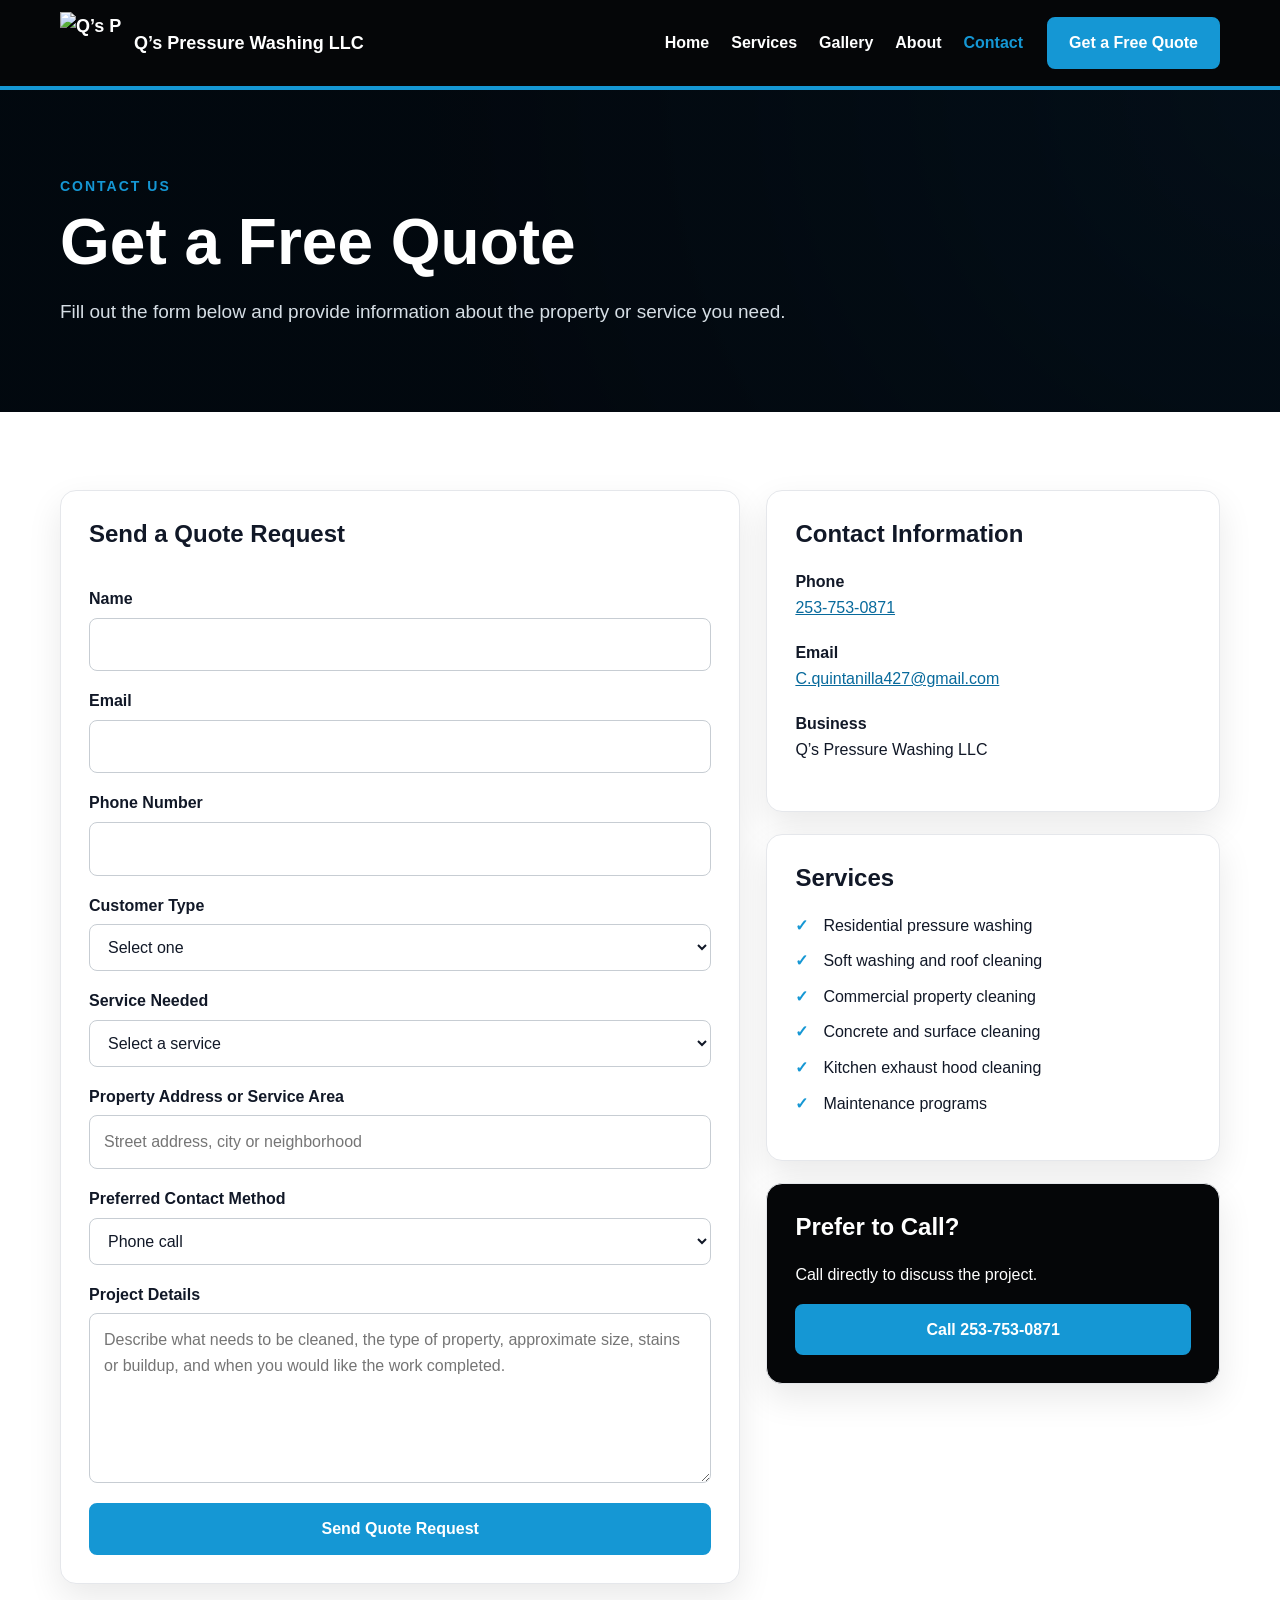
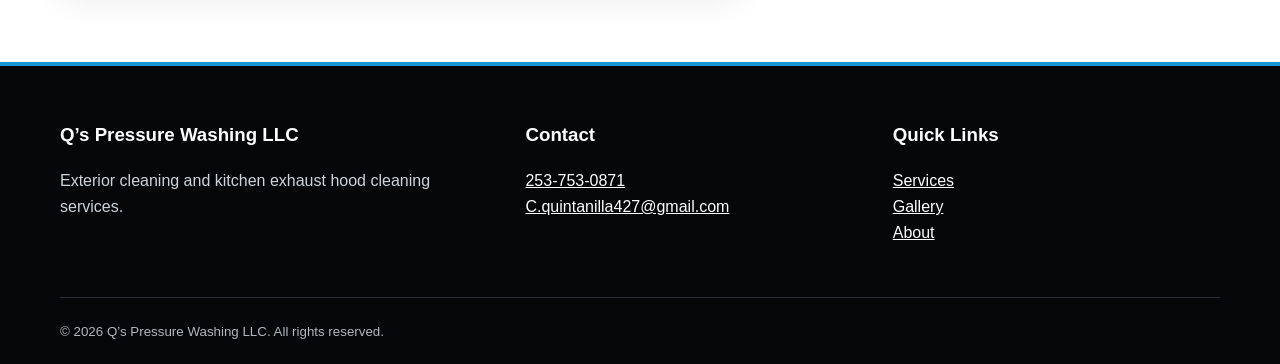
==== contact.html @ 6ab51f54 "//website" ====
<!DOCTYPE html>
<html lang="en">
<head>
  <meta charset="UTF-8" />
  <meta name="viewport" content="width=device-width, initial-scale=1.0" />

  <title>Contact | Q’s Pressure Washing LLC</title>

  <meta
    name="description"
    content="Contact Q’s Pressure Washing LLC for a free pressure washing, soft washing, commercial cleaning or kitchen hood cleaning estimate."
  />

  <link rel="stylesheet" href="styles.css" />
</head>

<body>
  <header class="site-header">
    <div class="container nav-container">
      <a class="brand" href="index.html">
        <img src="images/logo.png" alt="Q’s Pressure Washing LLC logo" />
        <span>Q’s Pressure Washing LLC</span>
      </a>

      <button class="menu-button" type="button" aria-label="Open navigation">
        ☰
      </button>

      <nav class="main-nav">
        <a href="index.html">Home</a>
        <a href="services.html">Services</a>
        <a href="gallery.html">Gallery</a>
        <a href="about.html">About</a>
        <a class="active" href="contact.html">Contact</a>
      </nav>

      <a class="btn primary header-quote" href="contact.html">
        Get a Free Quote
      </a>
    </div>
  </header>

  <main>
    <section class="page-hero">
      <div class="container">
        <p class="eyebrow">Contact Us</p>
        <h1>Get a Free Quote</h1>
        <p>
          Fill out the form below and provide information about the property or
          service you need.
        </p>
      </div>
    </section>

    <section class="section">
      <div class="container contact-grid">
        <div class="card form-card">
          <h2>Send a Quote Request</h2>

          <form action="https://formspree.io/f/xblnazye" method="POST">
            <input
              type="hidden"
              name="_subject"
              value="New quote request from Qpressurewash.com"
            />

            <label for="name">Name</label>
            <input
              id="name"
              type="text"
              name="name"
              autocomplete="name"
              required
            />

            <label for="email">Email</label>
            <input
              id="email"
              type="email"
              name="email"
              autocomplete="email"
              required
            />

            <label for="phone">Phone Number</label>
            <input
              id="phone"
              type="tel"
              name="phone"
              autocomplete="tel"
              required
            />

            <label for="customer-type">Customer Type</label>
            <select id="customer-type" name="customer_type" required>
              <option value="">Select one</option>
              <option value="Residential">Residential</option>
              <option value="Commercial">Commercial</option>
              <option value="Restaurant or commercial kitchen">
                Restaurant or commercial kitchen
              </option>
              <option value="Property management or HOA">
                Property management or HOA
              </option>
              <option value="Other">Other</option>
            </select>

            <label for="service">Service Needed</label>
            <select id="service" name="service" required>
              <option value="">Select a service</option>
              <option value="Residential pressure washing">
                Residential pressure washing
              </option>
              <option value="Soft washing">Soft washing</option>
              <option value="Roof cleaning">Roof cleaning</option>
              <option value="Commercial pressure washing">
                Commercial pressure washing
              </option>
              <option value="Kitchen exhaust hood cleaning">
                Kitchen exhaust hood cleaning
              </option>
              <option value="Restaurant cleaning">
                Restaurant cleaning
              </option>
              <option value="Concrete cleaning">Concrete cleaning</option>
              <option value="Deck or fence cleaning">
                Deck or fence cleaning
              </option>
              <option value="Gutter cleaning">Gutter cleaning</option>
              <option value="Maintenance program">
                Maintenance program
              </option>
              <option value="Other">Other</option>
            </select>

            <label for="address">Property Address or Service Area</label>
            <input
              id="address"
              type="text"
              name="address"
              placeholder="Street address, city or neighborhood"
            />

            <label for="preferred-contact">Preferred Contact Method</label>
            <select id="preferred-contact" name="preferred_contact">
              <option value="Phone call">Phone call</option>
              <option value="Text message">Text message</option>
              <option value="Email">Email</option>
            </select>

            <label for="message">Project Details</label>
            <textarea
              id="message"
              name="message"
              required
              placeholder="Describe what needs to be cleaned, the type of property, approximate size, stains or buildup, and when you would like the work completed."
            ></textarea>

            <button class="btn primary full-width" type="submit">
              Send Quote Request
            </button>
          </form>
        </div>

        <aside class="contact-sidebar">
          <div class="card">
            <h2>Contact Information</h2>

            <div class="contact-item">
              <strong>Phone</strong>
              <a href="tel:2537530871">253-753-0871</a>
            </div>

            <div class="contact-item">
              <strong>Email</strong>
              <a href="mailto:C.quintanilla427@gmail.com">
                C.quintanilla427@gmail.com
              </a>
            </div>

            <div class="contact-item">
              <strong>Business</strong>
              <span>Q’s Pressure Washing LLC</span>
            </div>
          </div>

          <div class="card">
            <h2>Services</h2>

            <ul class="check-list">
              <li>Residential pressure washing</li>
              <li>Soft washing and roof cleaning</li>
              <li>Commercial property cleaning</li>
              <li>Concrete and surface cleaning</li>
              <li>Kitchen exhaust hood cleaning</li>
              <li>Maintenance programs</li>
            </ul>
          </div>

          <div class="card contact-call-card">
            <h2>Prefer to Call?</h2>
            <p>Call directly to discuss the project.</p>

            <a class="btn primary full-width" href="tel:2537530871">
              Call 253-753-0871
            </a>
          </div>
        </aside>
      </div>
    </section>
  </main>

  <footer class="site-footer">
    <div class="container footer-grid">
      <div>
        <h3>Q’s Pressure Washing LLC</h3>
        <p>Exterior cleaning and kitchen exhaust hood cleaning services.</p>
      </div>

      <div>
        <h3>Contact</h3>
        <p>
          <a href="tel:2537530871">253-753-0871</a><br />
          <a href="mailto:C.quintanilla427@gmail.com">
            C.quintanilla427@gmail.com
          </a>
        </p>
      </div>

      <div>
        <h3>Quick Links</h3>
        <p>
          <a href="services.html">Services</a><br />
          <a href="gallery.html">Gallery</a><br />
          <a href="about.html">About</a>
        </p>
      </div>
    </div>

    <div class="container footer-bottom">
      <small>
        © <span id="year"></span> Q’s Pressure Washing LLC. All rights reserved.
      </small>
    </div>
  </footer>

  <a class="mobile-call-button" href="tel:2537530871">Call Now</a>

  <script src="script.js"></script>
</body>
</html>
---- styles.css ----
:root {
  --blue: #1597d4;
  --blue-dark: #086a9c;
  --blue-light: #e8f6fc;
  --black: #050608;
  --dark: #111827;
  --gray-dark: #374151;
  --gray: #6b7280;
  --gray-light: #e5e7eb;
  --background: #f5f7f9;
  --white: #ffffff;
  --shadow: 0 14px 35px rgba(0, 0, 0, 0.09);
}

* {
  box-sizing: border-box;
}

html {
  scroll-behavior: smooth;
}

body {
  margin: 0;
  background: var(--white);
  color: var(--dark);
  font-family: Arial, Helvetica, sans-serif;
  line-height: 1.6;
}

img {
  max-width: 100%;
  display: block;
}

a {
  color: inherit;
}

button,
input,
select,
textarea {
  font: inherit;
}

.container {
  width: min(1160px, 92%);
  margin: 0 auto;
}

.site-header {
  position: sticky;
  top: 0;
  z-index: 1000;
  background: var(--black);
  border-bottom: 4px solid var(--blue);
}

.nav-container {
  min-height: 86px;
  display: flex;
  align-items: center;
  gap: 24px;
}

.brand {
  display: flex;
  align-items: center;
  gap: 12px;
  color: var(--white);
  font-size: 18px;
  font-weight: 800;
  text-decoration: none;
  white-space: nowrap;
}

.brand img {
  width: 62px;
  height: 62px;
  object-fit: contain;
}

.main-nav {
  display: flex;
  align-items: center;
  gap: 22px;
  margin-left: auto;
}

.main-nav a {
  color: var(--white);
  font-weight: 700;
  text-decoration: none;
  transition: color 0.2s ease;
}

.main-nav a:hover,
.main-nav a.active {
  color: var(--blue);
}

.menu-button {
  display: none;
  margin-left: auto;
  padding: 8px 12px;
  border: 1px solid var(--gray-dark);
  border-radius: 8px;
  background: transparent;
  color: var(--white);
  font-size: 26px;
  cursor: pointer;
}

.btn {
  display: inline-flex;
  align-items: center;
  justify-content: center;
  min-height: 48px;
  padding: 11px 20px;
  border: 2px solid var(--blue);
  border-radius: 8px;
  background: transparent;
  color: var(--blue);
  font-weight: 800;
  text-align: center;
  text-decoration: none;
  cursor: pointer;
  transition:
    background 0.2s ease,
    border-color 0.2s ease,
    color 0.2s ease,
    transform 0.2s ease;
}

.btn:hover {
  transform: translateY(-1px);
}

.btn.primary {
  background: var(--blue);
  color: var(--white);
}

.btn.primary:hover {
  background: var(--blue-dark);
  border-color: var(--blue-dark);
}

.btn.secondary {
  border-color: var(--white);
  color: var(--white);
}

.btn.secondary:hover {
  background: var(--white);
  color: var(--black);
}

.full-width {
  width: 100%;
}

.header-quote {
  white-space: nowrap;
}

.hero {
  min-height: 680px;
  display: flex;
  align-items: center;
  background:
    linear-gradient(rgba(2, 8, 15, 0.87), rgba(2, 8, 15, 0.87)),
    radial-gradient(circle at top right, #124b68, #050608 60%);
  color: var(--white);
}

.hero-grid {
  display: grid;
  grid-template-columns: 1.25fr 0.75fr;
  align-items: center;
  gap: 60px;
  padding: 90px 0;
}

.hero-content h1 {
  max-width: 820px;
  margin: 0 0 24px;
  font-size: clamp(42px, 6vw, 72px);
  line-height: 1.05;
}

.hero-text {
  max-width: 760px;
  margin-bottom: 30px;
  color: #d6dee5;
  font-size: 20px;
}

.eyebrow {
  margin: 0 0 10px;
  color: var(--blue);
  font-size: 14px;
  font-weight: 900;
  letter-spacing: 2px;
  text-transform: uppercase;
}

.button-row {
  display: flex;
  flex-wrap: wrap;
  gap: 14px;
}

.trust-row {
  display: flex;
  flex-wrap: wrap;
  gap: 10px 24px;
  margin-top: 32px;
  color: #d6dee5;
  font-weight: 700;
}

.trust-row span::before {
  content: "✓";
  margin-right: 8px;
  color: var(--blue);
}

.hero-logo-card {
  padding: 30px;
  border: 2px solid rgba(21, 151, 212, 0.5);
  border-radius: 24px;
  background: rgba(0, 0, 0, 0.55);
  box-shadow: var(--shadow);
}

.hero-logo-card img {
  width: 100%;
  max-height: 500px;
  object-fit: contain;
}

.page-hero {
  padding: 85px 0;
  background:
    linear-gradient(rgba(2, 8, 15, 0.9), rgba(2, 8, 15, 0.9)),
    radial-gradient(circle at top right, #124b68, #050608 65%);
  color: var(--white);
}

.page-hero h1 {
  max-width: 900px;
  margin: 0 0 16px;
  font-size: clamp(40px, 6vw, 64px);
  line-height: 1.1;
}

.page-hero p:last-child {
  max-width: 800px;
  margin-bottom: 0;
  color: #d6dee5;
  font-size: 19px;
}

.section {
  padding: 78px 0;
}

.section-heading {
  max-width: 820px;
  margin-bottom: 40px;
}

.section-heading h2 {
  margin: 0 0 14px;
  font-size: clamp(32px, 4vw, 46px);
  line-height: 1.15;
}

.section-heading p:last-child {
  color: var(--gray);
  font-size: 18px;
}

.service-grid {
  display: grid;
  grid-template-columns: repeat(4, 1fr);
  gap: 22px;
}

.card {
  padding: 28px;
  border: 1px solid var(--gray-light);
  border-radius: 16px;
  background: var(--white);
  box-shadow: var(--shadow);
}

.card h2,
.card h3 {
  margin-top: 0;
  line-height: 1.25;
}

.service-card {
  position: relative;
  overflow: hidden;
}

.service-number {
  margin-bottom: 18px;
  color: var(--blue);
  font-size: 32px;
  font-weight: 900;
}

.service-card::after {
  content: "";
  position: absolute;
  right: -45px;
  bottom: -45px;
  width: 110px;
  height: 110px;
  border-radius: 50%;
  background: var(--blue-light);
}

.center {
  margin-top: 34px;
  text-align: center;
}

.dark-section {
  background: var(--black);
  color: var(--white);
}

.light-heading p:last-child {
  color: #d6dee5;
}

.benefit-grid {
  display: grid;
  grid-template-columns: repeat(4, 1fr);
  gap: 22px;
}

.benefit {
  padding: 26px 0;
  border-top: 3px solid var(--blue);
}

.benefit h3 {
  margin-top: 0;
}

.benefit p {
  color: #cfd8df;
}

.split-section {
  display: grid;
  grid-template-columns: 1.25fr 0.75fr;
  gap: 50px;
  align-items: start;
}

.check-list {
  padding: 0;
  list-style: none;
}

.check-list li {
  position: relative;
  margin-bottom: 10px;
  padding-left: 28px;
}

.check-list li::before {
  content: "✓";
  position: absolute;
  left: 0;
  color: var(--blue);
  font-weight: 900;
}

.quote-box {
  padding: 34px;
  border-radius: 18px;
  background: var(--black);
  color: var(--white);
  box-shadow: var(--shadow);
}

.quote-box h2 {
  margin-top: 0;
}

.quote-box .btn + .btn {
  margin-top: 12px;
}

.services-list {
  display: grid;
  gap: 24px;
}

.detail-card h2 {
  padding-bottom: 14px;
  border-bottom: 2px solid var(--blue);
}

.two-column-list {
  display: grid;
  grid-template-columns: repeat(2, 1fr);
  gap: 9px 30px;
  padding-left: 22px;
}

.light-section {
  background: var(--background);
}

.about-grid {
  display: grid;
  grid-template-columns: 1.2fr 0.8fr;
  gap: 55px;
  align-items: center;
}

.about-grid h2 {
  margin-top: 0;
  font-size: clamp(32px, 4vw, 46px);
  line-height: 1.15;
}

.about-logo {
  padding: 26px;
  border-radius: 20px;
  background: var(--black);
  box-shadow: var(--shadow);
}

.gallery-grid {
  display: grid;
  grid-template-columns: repeat(3, 1fr);
  gap: 24px;
}

.gallery-card {
  overflow: hidden;
  border: 1px solid var(--gray-light);
  border-radius: 16px;
  background: var(--white);
  box-shadow: var(--shadow);
}

.gallery-card h3 {
  margin: 0;
  padding: 20px;
}

.gallery-card img {
  width: 100%;
  height: 300px;
  object-fit: cover;
}

.gallery-placeholder {
  min-height: 290px;
  display: flex;
  align-items: center;
  justify-content: center;
  padding: 30px;
  background:
    linear-gradient(
      135deg,
      var(--blue-light),
      var(--background)
    );
  color: var(--gray);
  font-weight: 800;
  text-align: center;
}

.gallery-note {
  margin-top: 50px;
  padding: 30px;
  border-left: 5px solid var(--blue);
  background: var(--background);
}

pre {
  overflow-x: auto;
  padding: 18px;
  border-radius: 8px;
  background: var(--black);
  color: var(--white);
}

.contact-grid {
  display: grid;
  grid-template-columns: 1.2fr 0.8fr;
  gap: 26px;
  align-items: start;
}

.contact-sidebar {
  display: grid;
  gap: 22px;
}

.contact-item {
  display: flex;
  flex-direction: column;
  margin-bottom: 20px;
}

.contact-item a {
  color: var(--blue-dark);
  overflow-wrap: anywhere;
}

.contact-call-card {
  background: var(--black);
  color: var(--white);
}

form {
  display: grid;
}

label {
  margin: 17px 0 6px;
  font-weight: 800;
}

input,
select,
textarea {
  width: 100%;
  padding: 13px 14px;
  border: 1px solid #c7cdd3;
  border-radius: 8px;
  background: var(--white);
  color: var(--dark);
}

input:focus,
select:focus,
textarea:focus {
  outline: 3px solid rgba(21, 151, 212, 0.18);
  border-color: var(--blue);
}

textarea {
  min-height: 170px;
  margin-bottom: 20px;
  resize: vertical;
}

.cta-section {
  padding: 48px 0;
  background: var(--blue-dark);
  color: var(--white);
}

.cta-content {
  display: flex;
  align-items: center;
  justify-content: space-between;
  gap: 30px;
}

.cta-content h2 {
  margin: 0 0 6px;
}

.cta-content p {
  margin: 0;
  color: #d9edf7;
}

.cta-content .btn.primary {
  border-color: var(--white);
  background: var(--white);
  color: var(--blue-dark);
  white-space: nowrap;
}

.site-footer {
  padding: 54px 0 20px;
  background: var(--black);
  color: var(--white);
  border-top: 4px solid var(--blue);
}

.footer-grid {
  display: grid;
  grid-template-columns: 1.3fr 1fr 1fr;
  gap: 40px;
}

.site-footer h3 {
  margin-top: 0;
}

.site-footer p {
  color: #cbd5dc;
}

.site-footer a {
  color: var(--white);
}

.footer-bottom {
  margin-top: 36px;
  padding-top: 20px;
  border-top: 1px solid #2b3038;
  color: #aeb8c1;
}

.mobile-call-button {
  display: none;
}

@media (max-width: 1050px) {
  .header-quote {
    display: none;
  }

  .service-grid,
  .benefit-grid {
    grid-template-columns: repeat(2, 1fr);
  }

  .hero-grid,
  .split-section,
  .about-grid,
  .contact-grid {
    grid-template-columns: 1fr;
  }

  .hero-logo-card {
    max-width: 600px;
  }
}

@media (max-width: 780px) {
  body {
    padding-bottom: 64px;
  }

  .nav-container {
    flex-wrap: wrap;
  }

  .menu-button {
    display: block;
  }

  .main-nav {
    display: none;
    width: 100%;
    margin-left: 0;
    padding: 14px 0 20px;
    flex-direction: column;
    align-items: flex-start;
  }

  .main-nav.open {
    display: flex;
  }

  .hero {
    min-height: auto;
  }

  .hero-grid {
    padding: 70px 0;
  }

  .hero-content h1 {
    font-size: 44px;
  }

  .gallery-grid {
    grid-template-columns: repeat(2, 1fr);
  }

  .two-column-list {
    grid-template-columns: 1fr;
  }

  .cta-content {
    flex-direction: column;
    align-items: flex-start;
  }

  .footer-grid {
    grid-template-columns: 1fr;
  }

  .mobile-call-button {
    position: fixed;
    right: 14px;
    bottom: 12px;
    left: 14px;
    z-index: 1200;
    display: flex;
    align-items: center;
    justify-content: center;
    min-height: 50px;
    border-radius: 9px;
    background: var(--blue);
    color: var(--white);
    font-weight: 900;
    text-decoration: none;
    box-shadow: 0 8px 24px rgba(0, 0, 0, 0.25);
  }
}

@media (max-width: 560px) {
  .brand span {
    display: none;
  }

  .brand img {
    width: 58px;
    height: 58px;
  }

  .hero-content h1 {
    font-size: 37px;
  }

  .hero-text {
    font-size: 18px;
  }

  .button-row {
    flex-direction: column;
  }

  .button-row .btn {
    width: 100%;
  }

  .service-grid,
  .benefit-grid,
  .gallery-grid {
    grid-template-columns: 1fr;
  }

  .section {
    padding: 58px 0;
  }

  .card {
    padding: 22px;
  }
}
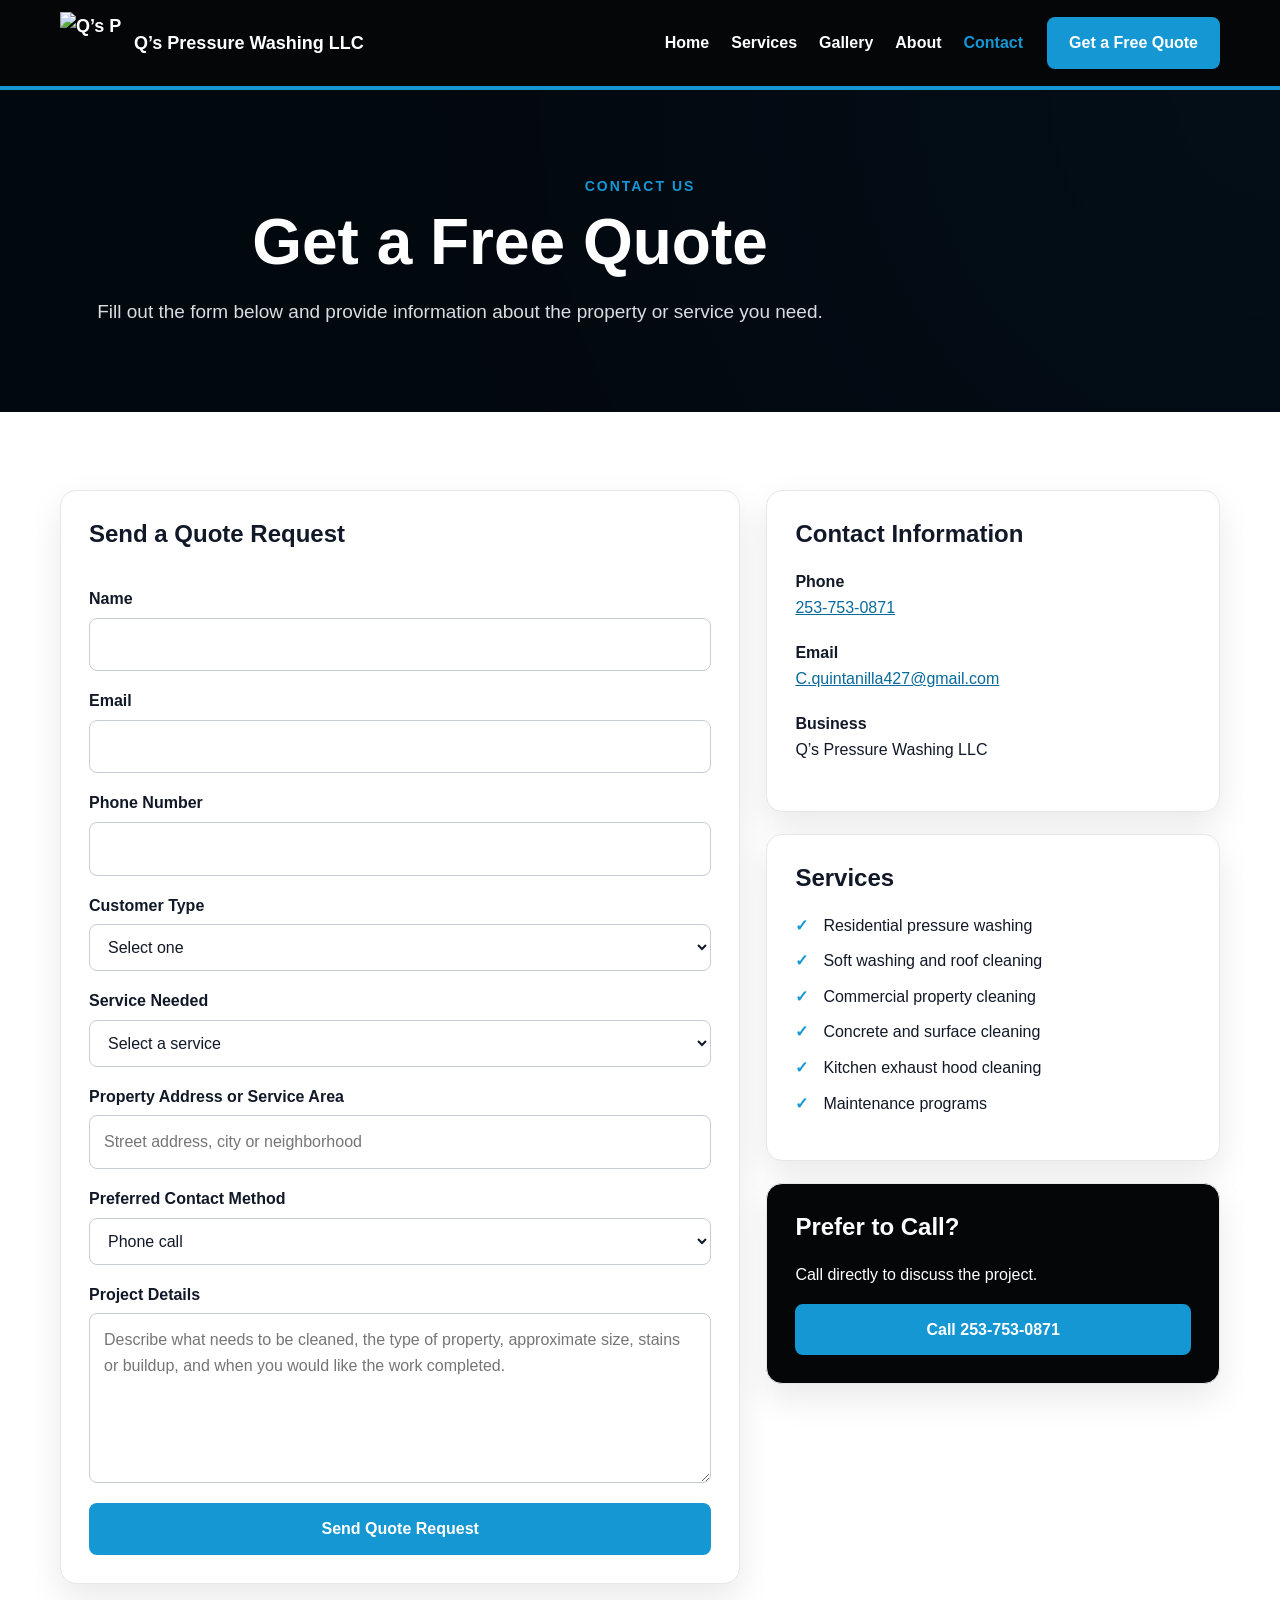
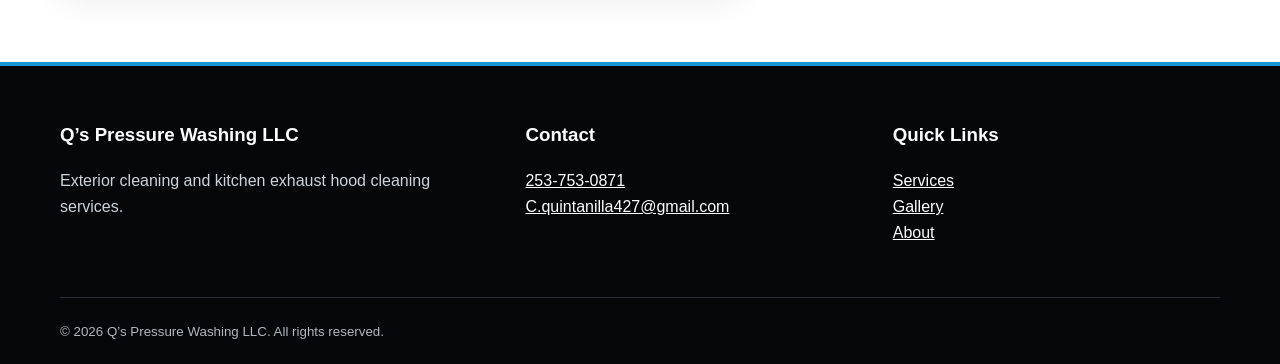
==== commit d268a2c0: "changing to cesar formspree" ====
--- a/contact.html
+++ b/contact.html
@@ -57,7 +57,7 @@
         <div class="card form-card">
           <h2>Send a Quote Request</h2>
 
-          <form action="https://formspree.io/f/xblnazye" method="POST">
+          <form action="https://formspree.io/f/xgawgqoa" method="POST">
             <input
               type="hidden"
               name="_subject"
--- a/styles.css
+++ b/styles.css
@@ -242,6 +242,7 @@
 }
 
 .page-hero {
+    text-align: center;
   padding: 85px 0;
   background:
     linear-gradient(rgba(2, 8, 15, 0.9), rgba(2, 8, 15, 0.9)),
@@ -444,8 +445,11 @@
 
 .gallery-grid {
   display: grid;
-  grid-template-columns: repeat(3, 1fr);
-  gap: 24px;
+  grid-template-columns: repeat(2, minmax(0, 1fr));
+  gap: 40px;
+}
+.gallery-card:first-child {
+    grid-column: 1 / -1;
 }
 
 .gallery-card {
@@ -461,14 +465,14 @@
   padding: 20px;
 }
 
-.gallery-card img {
+.gallery-card > img {
   width: 100%;
   height: 300px;
   object-fit: cover;
 }
 
 .gallery-placeholder {
-  min-height: 290px;
+  min-height: 500px;
   display: flex;
   align-items: center;
   justify-content: center;
@@ -489,6 +493,48 @@
   padding: 30px;
   border-left: 5px solid var(--blue);
   background: var(--background);
+}
+
+.gallery-card {
+    min-width: 0;
+}
+
+
+  /* ===========================
+     Before/After
+=========================== */
+
+.before-after {
+    display: grid;
+    grid-template-columns: 1fr 1fr;
+    gap: 12px;
+    width: 100%;
+
+}
+
+.photo {
+    position: relative;
+    overflow: hidden;
+    border-radius: 10px;
+}
+
+.photo img {
+    width: 100%;
+    height: 500px;
+    object-fit: cover;
+    display: block;
+}
+
+.photo span {
+    position: absolute;
+    top: 10px;
+    left: 10px;
+    background: rgba(0, 0, 0, 0.75);
+    color: white;
+    padding: 4px 10px;
+    border-radius: 5px;
+    font-size: 14px;
+    font-weight: bold;
 }
 
 pre {
@@ -760,4 +806,8 @@
   .card {
     padding: 22px;
   }
+
+  .before-after {
+    grid-template-columns: 1fr;
+  }
 }
